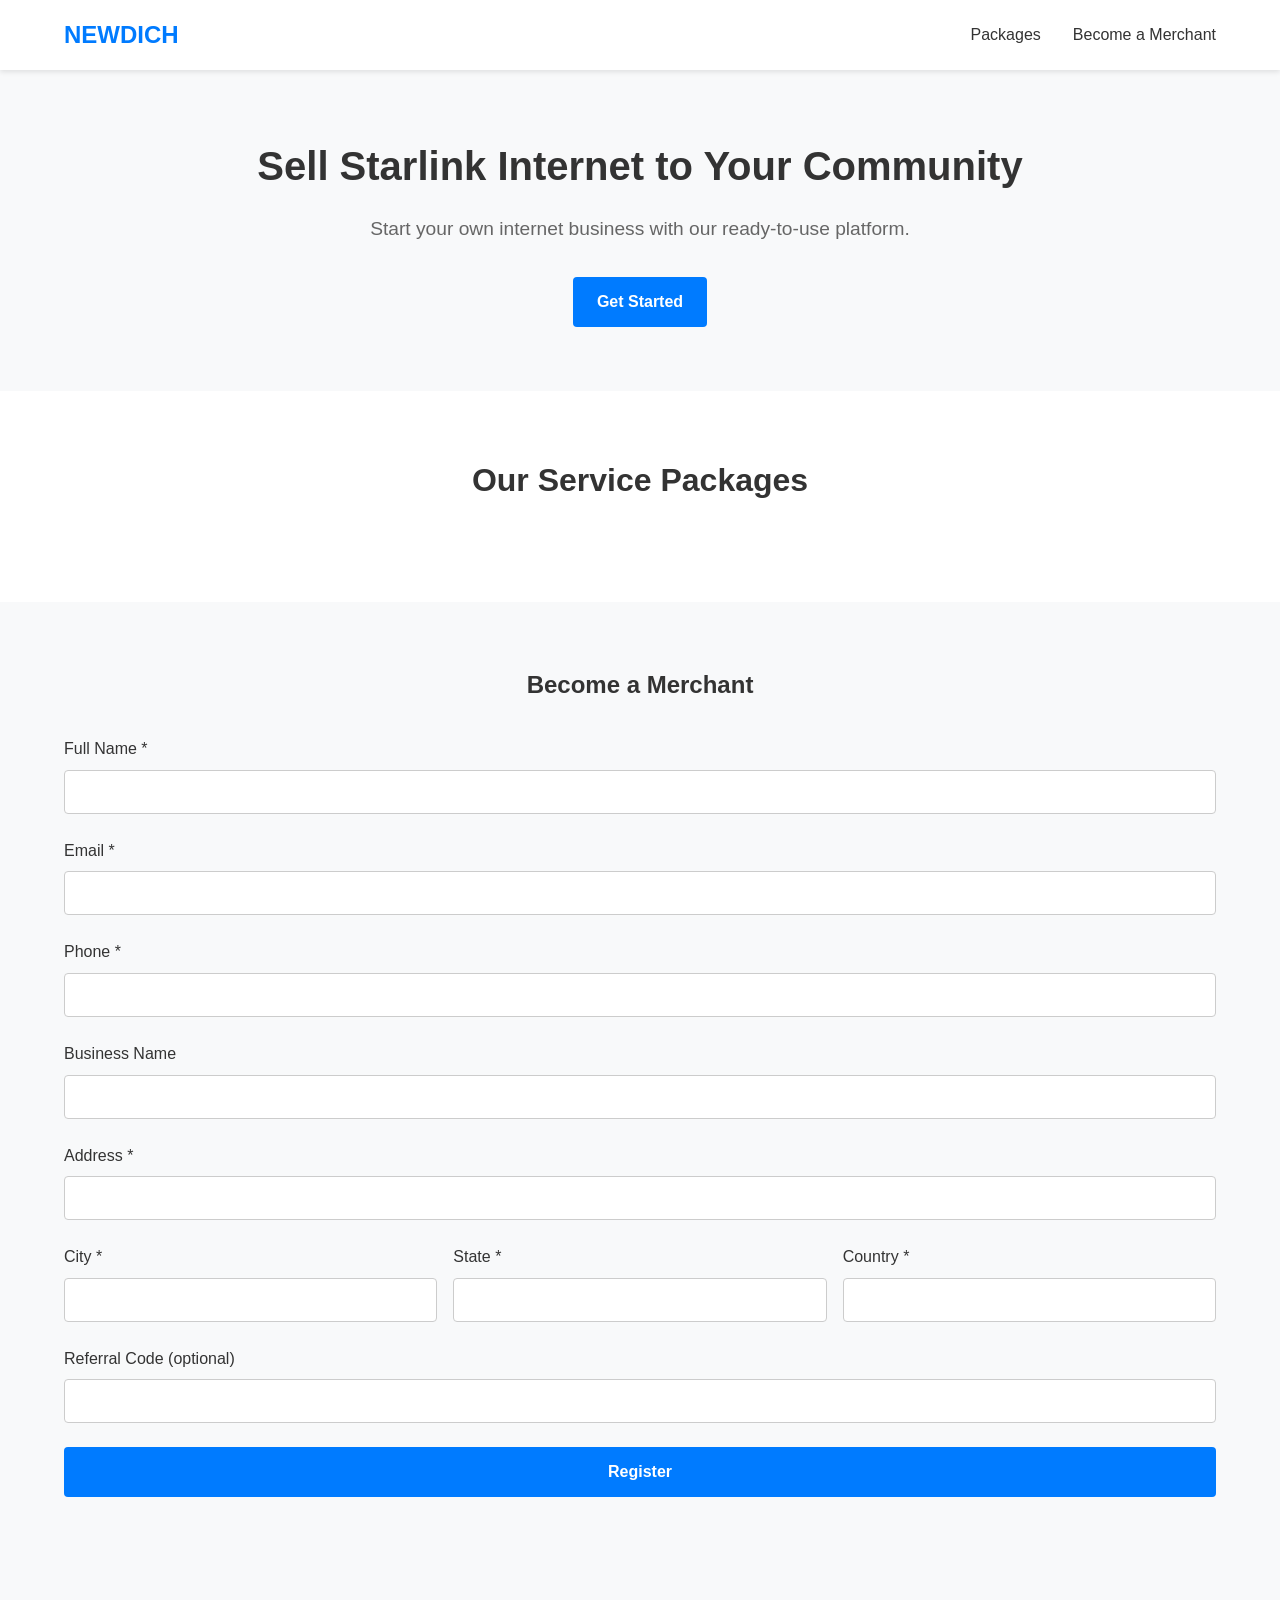
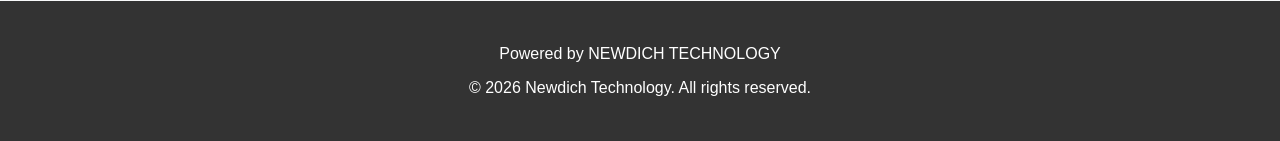
==== Newdich/index.html @ 0a81797e "Lan" ====
<!DOCTYPE html>
<html lang="en">
<head>
    <meta charset="UTF-8">
    <meta name="viewport" content="width=device-width, initial-scale=1.0">
    <title>Newdich Technology - Sell Starlink Internet</title>
    <link rel="stylesheet" href="css/style.css">
</head>
<body>
    <header>
        <nav class="container">
            <div class="logo">NEWDICH</div>
            <ul class="nav-links">
                <li><a href="#packages">Packages</a></li>
                <li><a href="#signup">Become a Merchant</a></li>
            </ul>
        </nav>
    </header>

    <main>
        <!-- Hero Section -->
        <section class="hero">
            <div class="container">
                <h1>Sell Starlink Internet to Your Community</h1>
                <p>Start your own internet business with our ready‑to‑use platform.</p>
                <a href="#signup" class="btn btn-primary">Get Started</a>
            </div>
        </section>

        <!-- Packages Section -->
        <section id="packages" class="packages">
            <div class="container">
                <h2>Our Service Packages</h2>
                <div class="package-grid" id="package-list">
                    <!-- Packages will be loaded here via JS -->
                </div>
            </div>
        </section>

        <!-- Merchant Signup Form -->
        <section id="signup" class="signup">
            <div class="container">
                <h2>Become a Merchant</h2>
                <form id="merchant-form">
                    <div class="form-group">
                        <label for="fullname">Full Name *</label>
                        <input type="text" id="fullname" name="fullname" required>
                    </div>
                    <div class="form-group">
                        <label for="email">Email *</label>
                        <input type="email" id="email" name="email" required>
                    </div>
                    <div class="form-group">
                        <label for="phone">Phone *</label>
                        <input type="tel" id="phone" name="phone" required>
                    </div>
                    <div class="form-group">
                        <label for="business_name">Business Name</label>
                        <input type="text" id="business_name" name="business_name">
                    </div>
                    <div class="form-group">
                        <label for="address">Address *</label>
                        <input type="text" id="address" name="address" required>
                    </div>
                    <div class="form-row">
                        <div class="form-group">
                            <label for="city">City *</label>
                            <input type="text" id="city" name="city" required>
                        </div>
                        <div class="form-group">
                            <label for="state">State *</label>
                            <input type="text" id="state" name="state" required>
                        </div>
                        <div class="form-group">
                            <label for="country">Country *</label>
                            <input type="text" id="country" name="country" required>
                        </div>
                    </div>
                    <div class="form-group">
                        <label for="refer_code">Referral Code (optional)</label>
                        <input type="text" id="refer_code" name="refer_code">
                    </div>
                    <button type="submit" class="btn btn-primary">Register</button>
                    <div id="form-message" class="message"></div>
                </form>
            </div>
        </section>
    </main>

    <footer>
        <div class="container">
            <p>Powered by NEWDICH TECHNOLOGY</p>
            <p>&copy; <span id="year"></span> Newdich Technology. All rights reserved.</p>
        </div>
    </footer>

    <script src="api/index.js"></script>
    <script src="js/main.js"></script>
</body>
</html>
---- Newdich/css/style.css ----
/* Reset & Base */
* {
    margin: 0;
    padding: 0;
    box-sizing: border-box;
}

body {
    font-family: -apple-system, BlinkMacSystemFont, 'Segoe UI', Roboto, Oxygen, Ubuntu, Cantarell, sans-serif;
    line-height: 1.6;
    color: #333;
    background: #fff;
}

.container {
    width: 90%;
    max-width: 1200px;
    margin: 0 auto;
}

/* Header */
header {
    background: #fff;
    box-shadow: 0 2px 5px rgba(0,0,0,0.1);
    position: sticky;
    top: 0;
    z-index: 100;
}

nav {
    display: flex;
    justify-content: space-between;
    align-items: center;
    padding: 1rem 0;
}

.logo {
    font-size: 1.5rem;
    font-weight: bold;
    color: #007bff;
}

.nav-links {
    display: flex;
    list-style: none;
    gap: 2rem;
}

.nav-links a {
    text-decoration: none;
    color: #333;
    font-weight: 500;
    transition: color 0.3s;
}

.nav-links a:hover {
    color: #007bff;
}

/* Buttons */
.btn {
    display: inline-block;
    padding: 0.75rem 1.5rem;
    border-radius: 4px;
    text-decoration: none;
    font-weight: 600;
    cursor: pointer;
    border: none;
    transition: background 0.3s, color 0.3s;
}

.btn-primary {
    background: #007bff;
    color: #fff;
}

.btn-primary:hover {
    background: #0056b3;
}

/* Hero Section */
.hero {
    background: #f8f9fa;
    text-align: center;
    padding: 4rem 0;
}

.hero h1 {
    font-size: 2.5rem;
    margin-bottom: 1rem;
    color: #333;
}

.hero p {
    font-size: 1.2rem;
    color: #666;
    margin-bottom: 2rem;
}

/* Packages Section */
.packages {
    padding: 4rem 0;
}

.packages h2 {
    text-align: center;
    margin-bottom: 2rem;
    font-size: 2rem;
}

.package-grid {
    display: grid;
    grid-template-columns: repeat(auto-fit, minmax(250px, 1fr));
    gap: 2rem;
}

.package-card {
    border: 1px solid #e0e0e0;
    border-radius: 8px;
    padding: 2rem;
    text-align: center;
    box-shadow: 0 2px 5px rgba(0,0,0,0.05);
    transition: transform 0.3s;
}

.package-card:hover {
    transform: translateY(-5px);
}

.package-card h3 {
    margin-bottom: 1rem;
    color: #007bff;
}

.package-card .price {
    font-size: 1.5rem;
    font-weight: bold;
    margin-bottom: 1rem;
    color: #333;
}

.package-card .benefits {
    color: #666;
    margin-bottom: 1.5rem;
}

/* Signup Form */
.signup {
    background: #f8f9fa;
    padding: 4rem 0;
}

.signup h2 {
    text-align: center;
    margin-bottom: 2rem;
}

.form-group {
    margin-bottom: 1.5rem;
}

.form-row {
    display: grid;
    grid-template-columns: repeat(auto-fit, minmax(150px, 1fr));
    gap: 1rem;
}

label {
    display: block;
    margin-bottom: 0.5rem;
    font-weight: 500;
}

input[type="text"],
input[type="email"],
input[type="tel"] {
    width: 100%;
    padding: 0.75rem;
    border: 1px solid #ccc;
    border-radius: 4px;
    font-size: 1rem;
}

input:focus {
    outline: none;
    border-color: #007bff;
    box-shadow: 0 0 0 2px rgba(0,123,255,0.25);
}

button[type="submit"] {
    width: 100%;
    padding: 1rem;
    font-size: 1rem;
}

.message {
    margin-top: 1rem;
    padding: 0.75rem;
    border-radius: 4px;
    text-align: center;
}

.message.success {
    background: #d4edda;
    color: #155724;
    border: 1px solid #c3e6cb;
}

.message.error {
    background: #f8d7da;
    color: #721c24;
    border: 1px solid #f5c6cb;
}

/* Footer */
footer {
    background: #333;
    color: #fff;
    text-align: center;
    padding: 2rem 0;
}

footer p {
    margin: 0.5rem 0;
}

/* Responsive */
@media (max-width: 768px) {
    nav {
        flex-direction: column;
        gap: 1rem;
    }
    .nav-links {
        gap: 1rem;
    }
    .hero h1 {
        font-size: 2rem;
    }
}
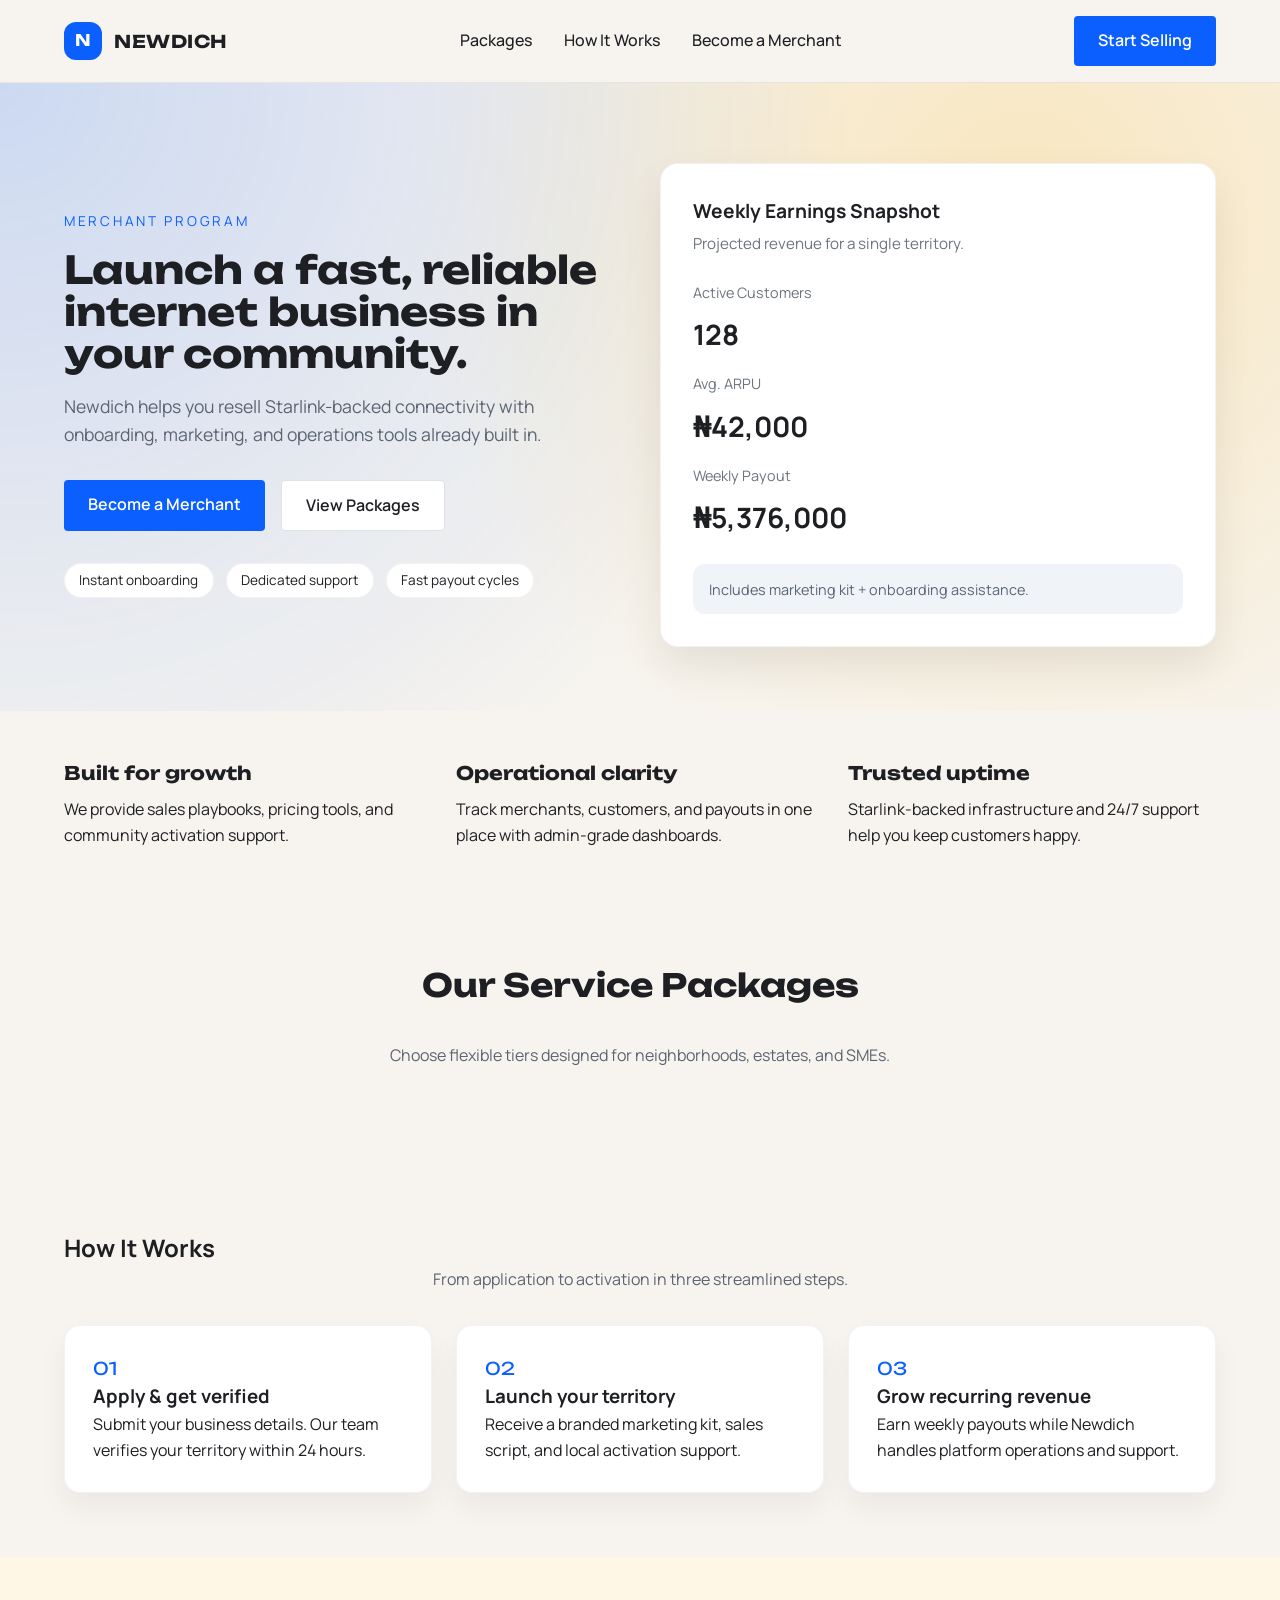
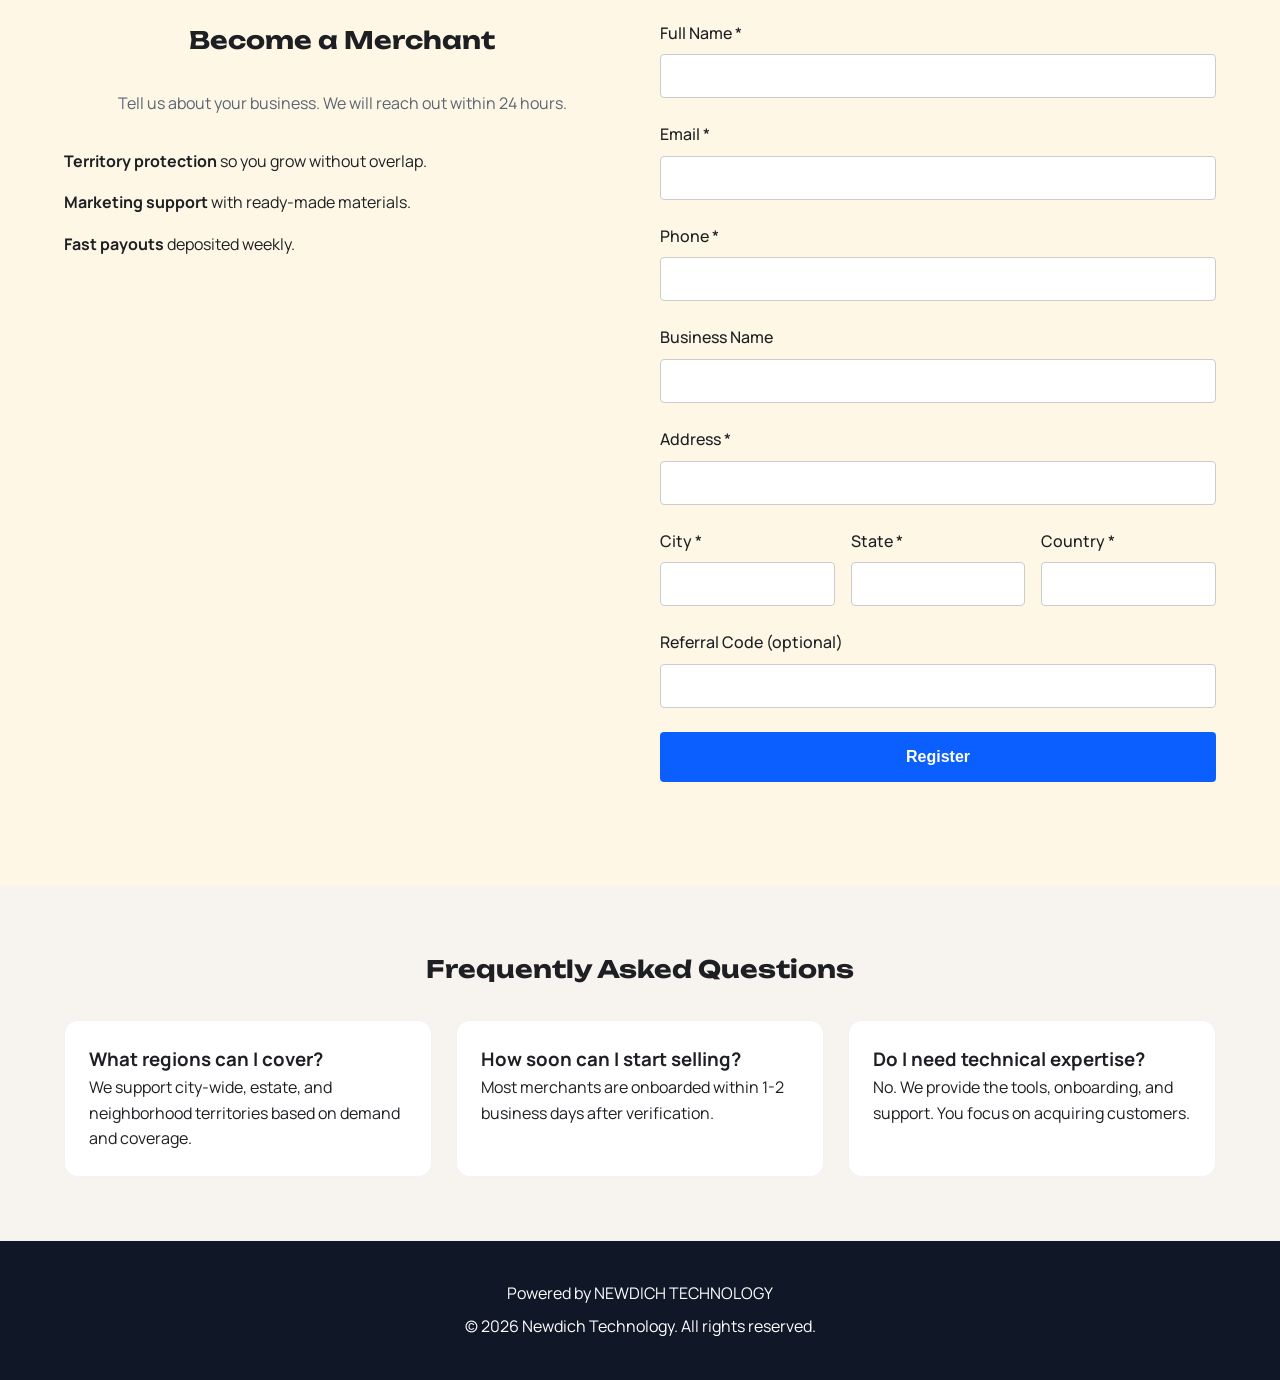
==== commit 0ff0d9a8: "Most improved Ui" ====
--- a/Newdich/index.html
+++ b/Newdich/index.html
@@ -3,27 +3,98 @@
 <head>
     <meta charset="UTF-8">
     <meta name="viewport" content="width=device-width, initial-scale=1.0">
-    <title>Newdich Technology - Sell Starlink Internet</title>
+    <title>Newdich Technology LAN</title>
+    <link rel="icon" href="data:image/svg+xml,%3Csvg xmlns='http://www.w3.org/2000/svg' viewBox='0 0 64 64'%3E%3Crect width='64' height='64' rx='12' fill='%23007bff'/%3E%3Ctext x='32' y='42' font-family='Arial, Helvetica, sans-serif' font-size='32' text-anchor='middle' fill='white'%3EN%3C/text%3E%3C/svg%3E">
+    <link rel="preconnect" href="https://fonts.googleapis.com">
+    <link rel="preconnect" href="https://fonts.gstatic.com" crossorigin>
+    <link href="https://fonts.googleapis.com/css2?family=Unbounded:wght@500;700&family=Manrope:wght@400;500;600;700&display=swap" rel="stylesheet">
     <link rel="stylesheet" href="css/style.css">
 </head>
 <body>
-    <header>
-        <nav class="container">
-            <div class="logo">NEWDICH</div>
-            <ul class="nav-links">
+    <header class="site-header">
+        <nav class="container nav-shell">
+            <div class="brand">
+                <span class="brand-mark">N</span>
+                <span class="brand-name">NEWDICH</span>
+            </div>
+            <button class="nav-toggle" id="nav-toggle" aria-label="Open menu" aria-expanded="false">
+                <span></span>
+                <span></span>
+                <span></span>
+            </button>
+            <ul class="nav-links" id="nav-links">
                 <li><a href="#packages">Packages</a></li>
+                <li><a href="#how">How It Works</a></li>
                 <li><a href="#signup">Become a Merchant</a></li>
             </ul>
+            <div class="nav-actions">
+                <a href="#signup" class="btn btn-primary">Start Selling</a>
+            </div>
         </nav>
     </header>
 
     <main>
         <!-- Hero Section -->
         <section class="hero">
-            <div class="container">
-                <h1>Sell Starlink Internet to Your Community</h1>
-                <p>Start your own internet business with our ready‑to‑use platform.</p>
-                <a href="#signup" class="btn btn-primary">Get Started</a>
+            <div class="hero-backdrop"></div>
+            <div class="container hero-grid">
+                <div class="hero-copy">
+                    <p class="eyebrow">Merchant Program</p>
+                    <h1>Launch a fast, reliable internet business in your community.</h1>
+                    <p class="lead">
+                        Newdich helps you resell Starlink-backed connectivity with onboarding,
+                        marketing, and operations tools already built in.
+                    </p>
+                    <div class="hero-actions">
+                        <a href="#signup" class="btn btn-primary">Become a Merchant</a>
+                        <a href="#packages" class="btn btn-secondary">View Packages</a>
+                    </div>
+                    <div class="hero-badges">
+                        <span>Instant onboarding</span>
+                        <span>Dedicated support</span>
+                        <span>Fast payout cycles</span>
+                    </div>
+                </div>
+                <div class="hero-card">
+                    <div class="hero-card-top">
+                        <h3>Weekly Earnings Snapshot</h3>
+                        <p class="muted">Projected revenue for a single territory.</p>
+                    </div>
+                    <div class="hero-stats">
+                        <div>
+                            <span class="stat-label">Active Customers</span>
+                            <span class="stat-value">128</span>
+                        </div>
+                        <div>
+                            <span class="stat-label">Avg. ARPU</span>
+                            <span class="stat-value">₦42,000</span>
+                        </div>
+                        <div>
+                            <span class="stat-label">Weekly Payout</span>
+                            <span class="stat-value">₦5,376,000</span>
+                        </div>
+                    </div>
+                    <div class="hero-card-footer">
+                        <span>Includes marketing kit + onboarding assistance.</span>
+                    </div>
+                </div>
+            </div>
+        </section>
+
+        <section class="value-strip">
+            <div class="container value-grid">
+                <div>
+                    <h3>Built for growth</h3>
+                    <p>We provide sales playbooks, pricing tools, and community activation support.</p>
+                </div>
+                <div>
+                    <h3>Operational clarity</h3>
+                    <p>Track merchants, customers, and payouts in one place with admin-grade dashboards.</p>
+                </div>
+                <div>
+                    <h3>Trusted uptime</h3>
+                    <p>Starlink-backed infrastructure and 24/7 support help you keep customers happy.</p>
+                </div>
             </div>
         </section>
 
@@ -31,16 +102,50 @@
         <section id="packages" class="packages">
             <div class="container">
                 <h2>Our Service Packages</h2>
+                <p class="section-lead">Choose flexible tiers designed for neighborhoods, estates, and SMEs.</p>
                 <div class="package-grid" id="package-list">
                     <!-- Packages will be loaded here via JS -->
                 </div>
             </div>
         </section>
 
+        <section id="how" class="how">
+            <div class="container">
+                <h2>How It Works</h2>
+                <p class="section-lead">From application to activation in three streamlined steps.</p>
+                <div class="step-grid">
+                    <div class="step-card">
+                        <span class="step-number">01</span>
+                        <h3>Apply & get verified</h3>
+                        <p>Submit your business details. Our team verifies your territory within 24 hours.</p>
+                    </div>
+                    <div class="step-card">
+                        <span class="step-number">02</span>
+                        <h3>Launch your territory</h3>
+                        <p>Receive a branded marketing kit, sales script, and local activation support.</p>
+                    </div>
+                    <div class="step-card">
+                        <span class="step-number">03</span>
+                        <h3>Grow recurring revenue</h3>
+                        <p>Earn weekly payouts while Newdich handles platform operations and support.</p>
+                    </div>
+                </div>
+            </div>
+        </section>
+
         <!-- Merchant Signup Form -->
         <section id="signup" class="signup">
             <div class="container">
-                <h2>Become a Merchant</h2>
+                <div class="signup-shell">
+                    <div>
+                        <h2>Become a Merchant</h2>
+                        <p class="section-lead">Tell us about your business. We will reach out within 24 hours.</p>
+                        <div class="signup-points">
+                            <p><strong>Territory protection</strong> so you grow without overlap.</p>
+                            <p><strong>Marketing support</strong> with ready-made materials.</p>
+                            <p><strong>Fast payouts</strong> deposited weekly.</p>
+                        </div>
+                    </div>
                 <form id="merchant-form">
                     <div class="form-group">
                         <label for="fullname">Full Name *</label>
@@ -83,6 +188,27 @@
                     <button type="submit" class="btn btn-primary">Register</button>
                     <div id="form-message" class="message"></div>
                 </form>
+                </div>
+            </div>
+        </section>
+
+        <section class="faq">
+            <div class="container">
+                <h2>Frequently Asked Questions</h2>
+                <div class="faq-grid">
+                    <div class="faq-item">
+                        <h3>What regions can I cover?</h3>
+                        <p>We support city-wide, estate, and neighborhood territories based on demand and coverage.</p>
+                    </div>
+                    <div class="faq-item">
+                        <h3>How soon can I start selling?</h3>
+                        <p>Most merchants are onboarded within 1-2 business days after verification.</p>
+                    </div>
+                    <div class="faq-item">
+                        <h3>Do I need technical expertise?</h3>
+                        <p>No. We provide the tools, onboarding, and support. You focus on acquiring customers.</p>
+                    </div>
+                </div>
             </div>
         </section>
     </main>
@@ -94,7 +220,6 @@
         </div>
     </footer>
 
-    <script src="api/index.js"></script>
-    <script src="js/main.js"></script>
+    <script type="module" src="js/main.js"></script>
 </body>
-</html>+</html>
--- a/Newdich/css/style.css
+++ b/Newdich/css/style.css
@@ -6,10 +6,21 @@
 }
 
 body {
-    font-family: -apple-system, BlinkMacSystemFont, 'Segoe UI', Roboto, Oxygen, Ubuntu, Cantarell, sans-serif;
+    font-family: 'Manrope', 'Segoe UI', sans-serif;
     line-height: 1.6;
-    color: #333;
-    background: #fff;
+    color: #1d1f23;
+    background: #f7f4ef;
+}
+
+:root {
+    --primary: #0b5fff;
+    --primary-dark: #0a49c0;
+    --accent: #ffb000;
+    --ink: #1d1f23;
+    --muted: #5b6472;
+    --surface: #ffffff;
+    --surface-alt: #f0f3f8;
+    --border: #dee2e6;
 }
 
 .container {
@@ -20,24 +31,47 @@
 
 /* Header */
 header {
-    background: #fff;
-    box-shadow: 0 2px 5px rgba(0,0,0,0.1);
     position: sticky;
     top: 0;
     z-index: 100;
 }
 
-nav {
+.site-header {
+    background: rgba(247, 244, 239, 0.9);
+    backdrop-filter: blur(10px);
+    border-bottom: 1px solid rgba(0,0,0,0.06);
+}
+
+.nav-shell {
     display: flex;
     justify-content: space-between;
     align-items: center;
     padding: 1rem 0;
 }
 
-.logo {
-    font-size: 1.5rem;
-    font-weight: bold;
-    color: #007bff;
+.brand {
+    display: flex;
+    align-items: center;
+    gap: 0.75rem;
+    font-weight: 700;
+    letter-spacing: 0.5px;
+}
+
+.brand-mark {
+    display: inline-flex;
+    width: 38px;
+    height: 38px;
+    border-radius: 12px;
+    background: var(--primary);
+    color: #fff;
+    align-items: center;
+    justify-content: center;
+    font-family: 'Unbounded', sans-serif;
+}
+
+.brand-name {
+    font-family: 'Unbounded', sans-serif;
+    font-size: 1.1rem;
 }
 
 .nav-links {
@@ -48,13 +82,48 @@
 
 .nav-links a {
     text-decoration: none;
-    color: #333;
+    color: var(--ink);
     font-weight: 500;
     transition: color 0.3s;
 }
 
 .nav-links a:hover {
-    color: #007bff;
+    color: var(--primary);
+}
+
+.nav-actions {
+    display: flex;
+    align-items: center;
+}
+
+.nav-toggle {
+    display: none;
+    flex-direction: column;
+    gap: 6px;
+    background: none;
+    border: 1px solid rgba(0,0,0,0.1);
+    padding: 0.6rem;
+    border-radius: 10px;
+    cursor: pointer;
+}
+
+.nav-toggle span {
+    width: 24px;
+    height: 2px;
+    background: var(--ink);
+    transition: transform 0.3s ease, opacity 0.3s ease;
+}
+
+.nav-toggle.open span:nth-child(1) {
+    transform: translateY(8px) rotate(45deg);
+}
+
+.nav-toggle.open span:nth-child(2) {
+    opacity: 0;
+}
+
+.nav-toggle.open span:nth-child(3) {
+    transform: translateY(-8px) rotate(-45deg);
 }
 
 /* Buttons */
@@ -70,31 +139,130 @@
 }
 
 .btn-primary {
-    background: #007bff;
+    background: var(--primary);
     color: #fff;
 }
 
 .btn-primary:hover {
-    background: #0056b3;
+    background: var(--primary-dark);
+}
+
+.btn-secondary {
+    background: #fff;
+    color: var(--ink);
+    border: 1px solid var(--border);
+}
+
+.btn-secondary:hover {
+    background: var(--surface-alt);
 }
 
 /* Hero Section */
 .hero {
-    background: #f8f9fa;
-    text-align: center;
-    padding: 4rem 0;
-}
-
-.hero h1 {
-    font-size: 2.5rem;
+    position: relative;
+    padding: 5rem 0 4rem;
+    overflow: hidden;
+}
+
+.hero-backdrop {
+    position: absolute;
+    inset: 0;
+    background: radial-gradient(circle at top left, rgba(11, 95, 255, 0.18), transparent 60%),
+                radial-gradient(circle at 80% 20%, rgba(255, 176, 0, 0.2), transparent 55%);
+    pointer-events: none;
+}
+
+.hero-grid {
+    position: relative;
+    display: grid;
+    grid-template-columns: repeat(auto-fit, minmax(280px, 1fr));
+    gap: 2.5rem;
+    align-items: center;
+    animation: fade-up 0.9s ease both;
+}
+
+.hero-copy h1 {
+    font-family: 'Unbounded', sans-serif;
+    font-size: clamp(2.4rem, 3vw, 3.4rem);
+    line-height: 1.1;
     margin-bottom: 1rem;
-    color: #333;
-}
-
-.hero p {
+    animation: fade-up 0.9s ease both;
+}
+
+.lead {
+    font-size: 1.1rem;
+    color: var(--muted);
+    margin-bottom: 2rem;
+    animation: fade-up 1s ease both;
+}
+
+.hero-actions {
+    display: flex;
+    gap: 1rem;
+    flex-wrap: wrap;
+    margin-bottom: 2rem;
+    animation: fade-up 1.1s ease both;
+}
+
+.hero-badges {
+    display: flex;
+    flex-wrap: wrap;
+    gap: 0.75rem;
+    animation: fade-up 1.2s ease both;
+}
+
+.hero-badges span {
+    background: #fff;
+    border-radius: 999px;
+    padding: 0.35rem 0.9rem;
+    font-size: 0.85rem;
+    border: 1px solid rgba(0,0,0,0.05);
+}
+
+.hero-card {
+    background: var(--surface);
+    border-radius: 18px;
+    padding: 2rem;
+    box-shadow: 0 20px 40px rgba(0,0,0,0.08);
+    border: 1px solid rgba(0,0,0,0.05);
+    animation: float-in 1s ease both;
+}
+
+.hero-card-top h3 {
     font-size: 1.2rem;
-    color: #666;
-    margin-bottom: 2rem;
+    margin-bottom: 0.35rem;
+}
+
+.hero-stats {
+    display: grid;
+    gap: 1rem;
+    margin: 1.5rem 0;
+}
+
+.hero-card-footer {
+    background: var(--surface-alt);
+    padding: 0.85rem 1rem;
+    border-radius: 12px;
+    font-size: 0.9rem;
+    color: var(--muted);
+}
+
+.eyebrow {
+    font-size: 0.85rem;
+    text-transform: uppercase;
+    letter-spacing: 0.2em;
+    color: var(--primary);
+    margin-bottom: 1rem;
+}
+
+.stat-label {
+    font-size: 0.85rem;
+    color: var(--muted);
+}
+
+.stat-value {
+    font-size: 1.6rem;
+    font-weight: 700;
 }
 
 /* Packages Section */
@@ -106,6 +274,13 @@
     text-align: center;
     margin-bottom: 2rem;
     font-size: 2rem;
+    font-family: 'Unbounded', sans-serif;
+}
+
+.section-lead {
+    text-align: center;
+    color: var(--muted);
+    margin-bottom: 2rem;
 }
 
 .package-grid {
@@ -119,8 +294,10 @@
     border-radius: 8px;
     padding: 2rem;
     text-align: center;
-    box-shadow: 0 2px 5px rgba(0,0,0,0.05);
+    box-shadow: 0 10px 20px rgba(0,0,0,0.05);
     transition: transform 0.3s;
+    background: #fff;
+    animation: fade-up 0.9s ease both;
 }
 
 .package-card:hover {
@@ -129,30 +306,31 @@
 
 .package-card h3 {
     margin-bottom: 1rem;
-    color: #007bff;
+    color: var(--primary);
 }
 
 .package-card .price {
     font-size: 1.5rem;
     font-weight: bold;
     margin-bottom: 1rem;
-    color: #333;
+    color: var(--ink);
 }
 
 .package-card .benefits {
-    color: #666;
+    color: var(--muted);
     margin-bottom: 1.5rem;
 }
 
 /* Signup Form */
 .signup {
-    background: #f8f9fa;
+    background: #fef7e6;
     padding: 4rem 0;
 }
 
 .signup h2 {
     text-align: center;
     margin-bottom: 2rem;
+    font-family: 'Unbounded', sans-serif;
 }
 
 .form-group {
@@ -173,7 +351,10 @@
 
 input[type="text"],
 input[type="email"],
-input[type="tel"] {
+input[type="tel"],
+input[type="password"],
+input[type="number"],
+select {
     width: 100%;
     padding: 0.75rem;
     border: 1px solid #ccc;
@@ -183,8 +364,8 @@
 
 input:focus {
     outline: none;
-    border-color: #007bff;
-    box-shadow: 0 0 0 2px rgba(0,123,255,0.25);
+    border-color: var(--primary);
+    box-shadow: 0 0 0 2px rgba(11,95,255,0.25);
 }
 
 button[type="submit"] {
@@ -212,9 +393,126 @@
     border: 1px solid #f5c6cb;
 }
 
+.muted {
+    color: #6c757d;
+    font-size: 0.95rem;
+}
+
+.value-strip {
+    padding: 3rem 0;
+}
+
+.value-grid {
+    display: grid;
+    grid-template-columns: repeat(auto-fit, minmax(220px, 1fr));
+    gap: 1.5rem;
+}
+
+.value-grid h3 {
+    font-family: 'Unbounded', sans-serif;
+    margin-bottom: 0.5rem;
+}
+
+.how {
+    padding: 4rem 0;
+}
+
+.step-grid {
+    display: grid;
+    grid-template-columns: repeat(auto-fit, minmax(230px, 1fr));
+    gap: 1.5rem;
+    margin-top: 2rem;
+}
+
+.step-card {
+    background: var(--surface);
+    border-radius: 16px;
+    padding: 1.75rem;
+    border: 1px solid rgba(0,0,0,0.05);
+    box-shadow: 0 15px 30px rgba(0,0,0,0.05);
+    animation: fade-up 0.9s ease both;
+}
+
+.step-number {
+    font-family: 'Unbounded', sans-serif;
+    font-size: 1.1rem;
+    color: var(--primary);
+}
+
+.signup-shell {
+    display: grid;
+    grid-template-columns: repeat(auto-fit, minmax(280px, 1fr));
+    gap: 2.5rem;
+    align-items: start;
+}
+
+.signup-points p {
+    margin-bottom: 1rem;
+}
+
+.faq {
+    padding: 4rem 0;
+}
+
+.faq h2 {
+    text-align: center;
+    font-family: 'Unbounded', sans-serif;
+    margin-bottom: 2rem;
+}
+
+.faq-grid {
+    display: grid;
+    grid-template-columns: repeat(auto-fit, minmax(240px, 1fr));
+    gap: 1.5rem;
+}
+
+.faq-item {
+    background: var(--surface);
+    border-radius: 14px;
+    padding: 1.5rem;
+    border: 1px solid rgba(0,0,0,0.05);
+    animation: fade-up 0.9s ease both;
+}
+
+@keyframes fade-up {
+    from {
+        opacity: 0;
+        transform: translateY(18px);
+    }
+    to {
+        opacity: 1;
+        transform: translateY(0);
+    }
+}
+
+@keyframes float-in {
+    from {
+        opacity: 0;
+        transform: translateY(24px) scale(0.98);
+    }
+    to {
+        opacity: 1;
+        transform: translateY(0) scale(1);
+    }
+}
+
+@media (prefers-reduced-motion: reduce) {
+    .hero-grid,
+    .hero-copy h1,
+    .lead,
+    .hero-actions,
+    .hero-badges,
+    .hero-card,
+    .package-card,
+    .step-card,
+    .faq-item {
+        animation: none;
+    }
+}
+
 /* Footer */
 footer {
-    background: #333;
+    background: #101828;
     color: #fff;
     text-align: center;
     padding: 2rem 0;
@@ -226,14 +524,282 @@
 
 /* Responsive */
 @media (max-width: 768px) {
-    nav {
+    .nav-shell {
+        flex-wrap: wrap;
+        gap: 0.75rem;
+    }
+    .nav-links {
+        width: 100%;
         flex-direction: column;
-        gap: 1rem;
-    }
-    .nav-links {
-        gap: 1rem;
+        align-items: flex-start;
+        gap: 0.75rem;
+        background: var(--surface);
+        border: 1px solid rgba(0,0,0,0.08);
+        border-radius: 14px;
+        padding: 1rem;
+        display: none;
+    }
+    .nav-links.open {
+        display: flex;
+    }
+    .nav-actions {
+        width: 100%;
+        justify-content: flex-start;
+    }
+    .nav-toggle {
+        display: flex;
+        margin-left: auto;
     }
     .hero h1 {
         font-size: 2rem;
     }
-}+}
+
+/* Admin Dashboard additions */
+.admin-header {
+    background: #007bff;
+    color: #fff;
+    padding: 1rem 0;
+}
+
+.admin-header .container {
+    display: flex;
+    justify-content: space-between;
+    align-items: center;
+}
+
+.admin-tabs {
+    background: #f8f9fa;
+    border-bottom: 1px solid #dee2e6;
+    padding: 0.5rem 0;
+}
+
+.tab-link {
+    background: none;
+    border: none;
+    padding: 0.75rem 1.5rem;
+    cursor: pointer;
+    font-size: 1rem;
+    color: #495057;
+    border-bottom: 2px solid transparent;
+    transition: all 0.3s;
+}
+
+.tab-link.active {
+    color: #007bff;
+    border-bottom-color: #007bff;
+}
+
+.tab-content {
+    display: none;
+    padding: 2rem 0;
+}
+
+.tab-content.active {
+    display: block;
+}
+
+.admin-overview {
+    padding: 2rem 0;
+}
+
+.admin-toolbar {
+    display: flex;
+    flex-wrap: wrap;
+    justify-content: space-between;
+    align-items: center;
+    gap: 1rem;
+    margin: 1rem 0;
+}
+
+.toolbar-actions {
+    display: flex;
+    gap: 0.75rem;
+    align-items: center;
+}
+
+.admin-toolbar input,
+.admin-toolbar select {
+    min-width: 200px;
+}
+
+.filters {
+    flex-wrap: wrap;
+}
+
+.stats-grid {
+    display: grid;
+    grid-template-columns: repeat(auto-fit, minmax(200px, 1fr));
+    gap: 1.25rem;
+}
+
+.stat-card {
+    background: #fff;
+    border: 1px solid #dee2e6;
+    border-radius: 10px;
+    padding: 1.25rem;
+    box-shadow: 0 10px 20px rgba(0,0,0,0.03);
+}
+
+.stat-label {
+    display: block;
+    font-size: 0.9rem;
+    color: #6c757d;
+    margin-bottom: 0.5rem;
+}
+
+.stat-value {
+    font-size: 1.75rem;
+    font-weight: 700;
+}
+
+.table-responsive {
+    overflow-x: auto;
+}
+
+table {
+    width: 100%;
+    border-collapse: collapse;
+    margin-top: 1rem;
+}
+
+th, td {
+    padding: 0.75rem;
+    text-align: left;
+    border-bottom: 1px solid #dee2e6;
+}
+
+th {
+    background: #f8f9fa;
+    font-weight: 600;
+}
+
+tr:hover {
+    background: #f1f1f1;
+}
+
+.plan-item {
+    display: flex;
+    justify-content: space-between;
+    align-items: center;
+    padding: 1rem;
+    border: 1px solid #dee2e6;
+    border-radius: 4px;
+    margin-bottom: 0.5rem;
+    gap: 1rem;
+}
+
+.plan-item .actions button {
+    margin-left: 0.5rem;
+    padding: 0.25rem 0.5rem;
+}
+
+.plan-title {
+    font-weight: 600;
+}
+
+.plan-meta {
+    color: #6c757d;
+    margin: 0.35rem 0 0.75rem;
+}
+
+.benefit-tags {
+    display: flex;
+    flex-wrap: wrap;
+    gap: 0.5rem;
+}
+
+.tag {
+    background: #f1f3f5;
+    border-radius: 999px;
+    padding: 0.25rem 0.75rem;
+    font-size: 0.85rem;
+}
+
+#package-form-container {
+    margin-top: 2rem;
+    padding: 1rem;
+    border: 1px solid #dee2e6;
+    border-radius: 4px;
+}
+
+/* Login page reused */
+.login-page {
+    display: flex;
+    justify-content: center;
+    align-items: center;
+    min-height: 80vh;
+    background: #f8f9fa;
+}
+
+.login-box {
+    background: #fff;
+    padding: 2rem;
+    border-radius: 8px;
+    box-shadow: 0 2px 10px rgba(0,0,0,0.1);
+    width: 100%;
+    max-width: 400px;
+}
+
+.login-box h2 {
+    text-align: center;
+    margin-bottom: 1.5rem;
+}
+
+.login-box .muted {
+    text-align: center;
+    margin-top: -0.75rem;
+    margin-bottom: 1.5rem;
+}
+
+.input-with-action {
+    display: flex;
+    align-items: center;
+    gap: 0.5rem;
+}
+
+.input-with-action input {
+    flex: 1;
+}
+
+.link-btn {
+    background: none;
+    border: none;
+    color: #007bff;
+    cursor: pointer;
+    font-weight: 600;
+}
+
+.empty-state {
+    padding: 1.5rem;
+    border: 1px dashed #ced4da;
+    border-radius: 6px;
+    text-align: center;
+    color: #6c757d;
+    margin-top: 1rem;
+}
+
+.badge {
+    display: inline-flex;
+    align-items: center;
+    padding: 0.25rem 0.6rem;
+    border-radius: 999px;
+    font-size: 0.8rem;
+    font-weight: 600;
+    text-transform: capitalize;
+}
+
+.badge-success {
+    background: #d4edda;
+    color: #155724;
+}
+
+.badge-warning {
+    background: #fff3cd;
+    color: #856404;
+}
+
+.badge-danger {
+    background: #f8d7da;
+    color: #721c24;
+}
